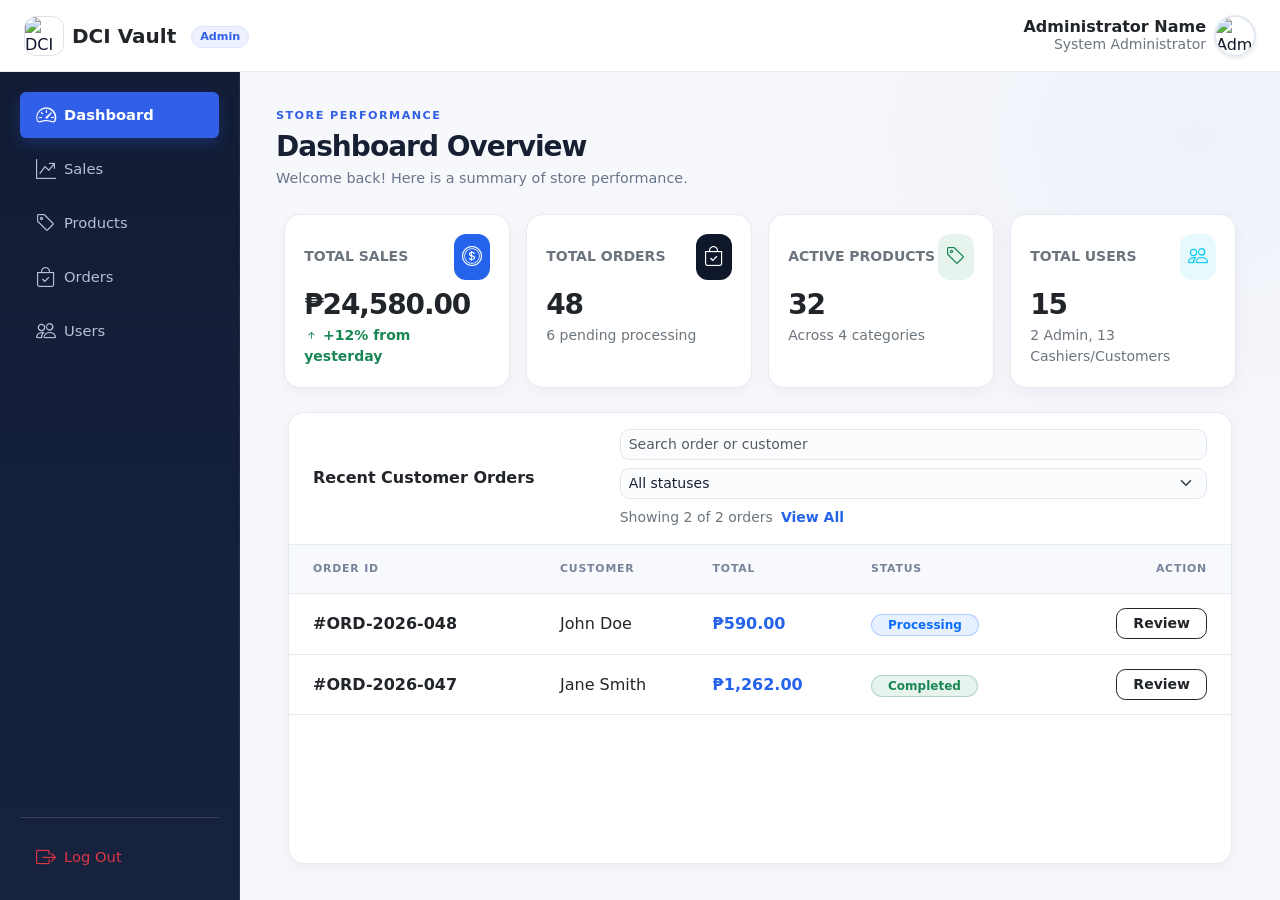
==== admin-dashboard.html @ c27b8947 "Add files via upload" ====
<!DOCTYPE html>
<html lang="en">

<head>
    <meta charset="UTF-8">
    <meta name="viewport" content="width=device-width, initial-scale=1.0">
    <title>DCI Vault | Admin Dashboard</title>

    <!-- Bootstrap 5.3.3 CDN -->
    <link href="https://cdn.jsdelivr.net/npm/bootstrap@5.3.3/dist/css/bootstrap.min.css" rel="stylesheet">
    <link rel="stylesheet" href="https://cdn.jsdelivr.net/npm/bootstrap-icons@1.11.3/font/bootstrap-icons.min.css">

    <!-- Custom Stylesheet -->
    <link rel="stylesheet" href="style/style.css">
</head>

<!-- Russian Nesting Doll Layout: Locks screen height and prevents double scrollbars -->

<body class="admin-page admin-dashboard-page vh-100 overflow-hidden d-flex flex-column bg-light">

    <!-- HEADER CONTAINER -->
    <header
        class="main-header d-flex flex-row align-items-center justify-content-between flex-shrink-0 px-4 py-2 bg-white border-bottom">
        <div class="main-name d-flex align-items-center gap-2">
            <img src="assets/logo.png" alt="DCI Vault" class="brand-logo rounded border">
            <span class="fw-bold fs-5 text-dark">DCI Vault <span class="badge bg-primary bg-opacity-15 text-primary border border-primary border-opacity-25 ms-2 fs-6 px-2 py-1 rounded-pill">Admin</span></span>
        </div>

        <!-- Administrator Profile Section -->
        <div class="user-profile d-flex align-items-center gap-2">
            <div class="d-flex flex-column text-end lh-sm">
                <!-- PHP INJECTION: Dynamically output admin name -->
                <h4 id="adminNameDisplay" class="mb-0 fs-6 fw-bold text-dark">Administrator Name</h4>
                <small id="adminPosDisplay" class="text-secondary">System Administrator</small>
            </div>
            <!-- PHP INJECTION: Dynamically output admin avatar -->
            <img id="adminAvatarDisplay" src="assets/user.jpg" alt="Admin Avatar"
                class="user-avatar rounded-circle object-fit-cover shadow-sm" width="40" height="40">
        </div>
    </header>

    <!-- MAIN APP WRAPPER -->
    <div class="d-flex flex-row flex-grow-1 overflow-hidden">

        <!-- NAVIGATION PANEL (Admin Links) -->
        <nav class="main-navigation admin-sidebar d-flex flex-column justify-content-between p-3 flex-shrink-0 text-white"
            aria-label="Admin navigation"
            style="width: 260px;">
            <div class="d-flex flex-column gap-2">
                <!-- Active Dashboard Link -->
                <a class="nav-link d-flex align-items-center gap-2 px-3 py-2 text-white rounded active bg-warning text-dark fw-semibold"
                    href="admin-dashboard.html">
                    <i class="bi bi-speedometer2 fs-5"></i>Dashboard
                </a>
                <a class="nav-link d-flex align-items-center gap-2 px-3 py-2 text-white rounded" href="admin-sales.html">
                    <i class="bi bi-graph-up-arrow fs-5"></i>Sales
                </a>
                <a class="nav-link d-flex align-items-center gap-2 px-3 py-2 text-white rounded" href="admin-prod.html">
                    <i class="bi bi-tag fs-5"></i>Products
                </a>
                <a class="nav-link d-flex align-items-center gap-2 px-3 py-2 text-white rounded"
                    href="admin-order.html">
                    <i class="bi bi-bag-check fs-5"></i>Orders
                </a>
                <a class="nav-link d-flex align-items-center gap-2 px-3 py-2 text-white rounded"
                    href="admin-users.html">
                    <i class="bi bi-people fs-5"></i>Users
                </a>
            </div>

            <div class="border-top border-secondary pt-3">
                <a id="adminLogoutBtn" class="nav-link d-flex align-items-center gap-2 px-3 py-2 text-danger rounded"
                    href="logout.php" style="color: #dc3545 !important;">
                    <i class="bi bi-box-arrow-right fs-5 text-danger"></i>Log Out
                </a>
            </div>
        </nav>

        <!-- DASHBOARD CONTENT PANEL (Scrollable Area) -->
        <main class="main-control admin-main flex-grow-1 d-flex flex-column overflow-y-auto p-4">

            <!-- Section Header -->
            <div class="mb-4">
                <span class="admin-eyebrow">STORE PERFORMANCE</span>
                <h2 class="h3 fw-bold text-dark m-0">Dashboard Overview</h2>
                <p class="text-secondary small m-0">Welcome back! Here is a summary of store performance.</p>
            </div>

            <!-- Top Metric Cards Row -->
            <div class="row g-3 mb-4">
                <!-- Total Sales Card -->
                <div class="col-md-3">
                    <a href="admin-sales.html" class="card admin-metric-card border-0 shadow-sm p-3 h-100 bg-white text-decoration-none text-reset"
                        aria-label="View sales report">
                        <div class="d-flex align-items-center justify-content-between mb-2">
                            <span class="text-secondary small fw-semibold text-uppercase">Total Sales</span>
                            <div class="p-2 rounded text-white"
                                style="background-color: var(--contrast-primary, #2563EB);">
                                <i class="bi bi-coin fs-5"></i>
                            </div>
                        </div>
                        <!-- PHP / JS TARGET -->
                        <h3 id="metricTotalSales" class="fw-bold text-dark mb-0">₱24,580.00</h3>
                        <small class="text-success mt-1 fw-semibold"><i class="bi bi-arrow-up-short"></i> +12% from
                            yesterday</small>
                    </a>
                </div>

                <!-- Total Orders Card -->
                <div class="col-md-3">
                    <a href="admin-order.html" class="card admin-metric-card border-0 shadow-sm p-3 h-100 bg-white text-decoration-none text-reset"
                        aria-label="View all orders">
                        <div class="d-flex align-items-center justify-content-between mb-2">
                            <span class="text-secondary small fw-semibold text-uppercase">Total Orders</span>
                            <div class="p-2 rounded text-white"
                                style="background-color: var(--primary-color, #0F172A);">
                                <i class="bi bi-bag-check fs-5"></i>
                            </div>
                        </div>
                        <!-- PHP / JS TARGET -->
                        <h3 id="metricTotalOrders" class="fw-bold text-dark mb-0">48</h3>
                        <small class="text-secondary mt-1">6 pending processing</small>
                    </a>
                </div>

                <!-- Total Products Card -->
                <div class="col-md-3">
                    <a href="admin-prod.html" class="card admin-metric-card border-0 shadow-sm p-3 h-100 bg-white text-decoration-none text-reset"
                        aria-label="Manage products">
                        <div class="d-flex align-items-center justify-content-between mb-2">
                            <span class="text-secondary small fw-semibold text-uppercase">Active Products</span>
                            <div class="bg-success bg-opacity-10 p-2 rounded text-success">
                                <i class="bi bi-tag fs-5"></i>
                            </div>
                        </div>
                        <!-- PHP / JS TARGET -->
                        <h3 id="metricTotalProducts" class="fw-bold text-dark mb-0">32</h3>
                        <small class="text-secondary mt-1">Across 4 categories</small>
                    </a>
                </div>

                <!-- Registered Users Card -->
                <div class="col-md-3">
                    <a href="admin-users.html" class="card admin-metric-card border-0 shadow-sm p-3 h-100 bg-white text-decoration-none text-reset"
                        aria-label="Manage user accounts">
                        <div class="d-flex align-items-center justify-content-between mb-2">
                            <span class="text-secondary small fw-semibold text-uppercase">Total Users</span>
                            <div class="bg-info bg-opacity-10 p-2 rounded text-info">
                                <i class="bi bi-people fs-5"></i>
                            </div>
                        </div>
                        <!-- PHP / JS TARGET -->
                        <h3 id="metricTotalUsers" class="fw-bold text-dark mb-0">15</h3>
                        <small class="text-secondary mt-1">2 Admin, 13 Cashiers/Customers</small>
                    </a>
                </div>
            </div>

            <!-- Recent Orders -->
            <div class="row g-4 flex-grow-1">

                <!-- Left: Recent Orders Table -->
                <div class="col-12 d-flex flex-column">
                    <div class="card border-0 shadow-sm flex-grow-1 overflow-hidden bg-white"
                        style="border-radius: var(--prod-rd, 0.75rem);">
                        <div
                            class="card-header bg-white border-bottom px-4 py-3 d-flex flex-column flex-xl-row justify-content-between align-items-xl-center gap-3">
                            <h5 class="fw-bold m-0 fs-6 text-dark">Recent Customer Orders</h5>
                            <div class="d-flex flex-column flex-sm-row flex-sm-wrap align-items-sm-center gap-2">
                                <label class="visually-hidden" for="recentOrdersSearch">Search recent orders</label>
                                <input id="recentOrdersSearch" class="form-control form-control-sm"
                                    type="search" placeholder="Search order or customer" style="min-width: 220px;">
                                <label class="visually-hidden" for="recentOrdersStatus">Filter by order status</label>
                                <select id="recentOrdersStatus" class="form-select form-select-sm">
                                    <option value="">All statuses</option>
                                    <option value="processing">Processing</option>
                                    <option value="completed">Completed</option>
                                    <option value="cancelled">Cancelled</option>
                                </select>
                                <span id="recentOrdersCount" class="small text-secondary text-nowrap"
                                    aria-live="polite"></span>
                                <a href="admin-order.html" class="text-decoration-none small fw-semibold text-nowrap"
                                    style="color: var(--contrast-primary, #2563EB);">View All</a>
                            </div>
                        </div>
                        <div class="table-responsive flex-grow-1 m-0">
                            <table class="table align-middle mb-0">
                                <thead class="table-light text-secondary small text-uppercase">
                                    <tr>
                                        <th class="ps-4">Order ID</th>
                                        <th>Customer</th>
                                        <th>Total</th>
                                        <th>Status</th>
                                        <th class="text-end pe-4">Action</th>
                                    </tr>
                                </thead>
                                <tbody id="recentOrdersTableBody">
                                    <!-- PHP injection example: render each recent order row here. -->
                                    <!-- Static Prototype Row -->
                                    <tr>
                                        <td class="ps-4 fw-semibold text-dark">#ORD-2026-048</td>
                                        <td class="text-dark">John Doe</td>
                                        <td class="fw-semibold" style="color: var(--contrast-primary, #2563EB);">₱590.00
                                        </td>
                                        <td><span
                                                class="badge bg-primary bg-opacity-10 text-primary border border-primary border-opacity-25 px-3 py-1 rounded-pill">Processing</span>
                                        </td>
                                        <td class="text-end pe-4">
                                            <a href="admin-order.html"
                                                class="btn btn-sm btn-outline-dark fw-semibold px-3">Review</a>
                                        </td>
                                    </tr>
                                    <tr>
                                        <td class="ps-4 fw-semibold text-dark">#ORD-2026-047</td>
                                        <td class="text-dark">Jane Smith</td>
                                        <td class="fw-semibold" style="color: var(--contrast-primary, #2563EB);">
                                            ₱1,262.00</td>
                                        <td><span
                                                class="badge bg-success bg-opacity-10 text-success border border-success border-opacity-25 px-3 py-1 rounded-pill">Completed</span>
                                        </td>
                                        <td class="text-end pe-4">
                                            <a href="admin-order.html"
                                                class="btn btn-sm btn-outline-dark fw-semibold px-3">Review</a>
                                        </td>
                                    </tr>
                                    <tr id="recentOrdersEmptyState" class="d-none">
                                        <td colspan="5" class="text-center text-secondary py-4">
                                            No recent orders match your filters.
                                        </td>
                                    </tr>
                                </tbody>
                            </table>
                        </div>
                    </div>
                </div>

            </div>
        </main>
    </div>

    <!-- Custom JavaScript file -->
    <script src="backend/admin.js"></script>
    <script src="https://cdn.jsdelivr.net/npm/bootstrap@5.3.3/dist/js/bootstrap.bundle.min.js"></script>
</body>

</html>
---- style/style.css ----
/* ==========================================
   DCI Vault POS - DCI BRANDED THEME
   ========================================== */

:root {
    /* COLOR PALETTE (Matched to DCI Navy & Silver Branding) */
    --primary-color: #0F172A;       /* Deep Academic Navy */
    --secondary-color: #64748B;     /* Cool Slate Gray */
    --tertiary-color: #F8FAFC;      /* Clean Modern Off-White */
    --surface-color: #FFFFFF;       /* Crisp Surface White */
    --border-color: #E2E8F0;        /* Subtle Border Gray */
    
    --contrast-primary: #2563EB;    /* Professional Tech Blue */
    --contrast-secondary: #1E40AF;  /* Deepened Blue for Readability */

    /* SPACING & RADII */
    --spacing-unit: 1rem;
    --prod-rd: 0.75rem; /* Sleeker, modern rounded corners */
    --btn-rd: 0.5rem;

    /* FONT STYLES */
    --f-stack: system-ui, -apple-system, "Segoe UI", Roboto, Helvetica, Arial, sans-serif;
    --fw-hover: 500;
    
    /* SHADOWS & TRANSITIONS */
    --shadow-sm: 0 1px 3px rgba(15, 23, 42, 0.05);
    --shadow-md: 0 6px 16px rgba(15, 23, 42, 0.1);
    --transition-base: all 0.2s ease-in-out;
}

/* GENERAL ELEMENTS */
body {
    font-family: var(--f-stack);
    background-color: var(--tertiary-color);
    color: var(--primary-color);
}

.center-screen {
    display: flex;
    justify-content: center;
    align-items: center;
    min-height: 100vh;
    width: 100vw;
    overflow: hidden;
}

.button {
    background-color: var(--contrast-primary);
    color: #FFFFFF;
    font-weight: 600;
    border-radius: var(--btn-rd);
    border: none;
    height: 3rem;
    font-size: 1.1rem;
    box-shadow: var(--shadow-sm);
    transition: var(--transition-base);
    cursor: pointer;
}

.button:hover {
    background-color: #1D4ED8;
    box-shadow: var(--shadow-md);
    transform: translateY(-1px);
}

/* HEADER STYLE */
.user-profile {
    display: flex;
    align-items: center;
    gap: 0.75rem;
}

.user-avatar {
    width: 42px;
    height: 42px;
    border-radius: 50%;
    object-fit: cover;
    border: 2px solid var(--border-color);
}

.brand-logo {
    width: 40px;
    height: 40px;
    border-radius: 0.375rem;
    object-fit: cover;
    border: 1px solid rgba(255, 255, 255, 0.1);
}

/* NAVIGATION PANEL STYLE */
.main-navigation {
    background-color: var(--primary-color);
    border-right: 1px solid rgba(255, 255, 255, 0.05);
}

.main-navigation-button {
    background-color: var(--primary-color);
    padding: var(--spacing-unit);
    font-size: 1.15rem;
    transition: var(--transition-base);
}

.nav-link {
    transition: var(--transition-base);
    border-radius: 0.375rem;
    color: #94A3B8 !important; /* Soft light slate for unselected nav links */
}

.nav-link:hover {
    background-color: rgba(37, 99, 235, 0.15);
    color: #FFFFFF !important;
    font-weight: var(--fw-hover);
}

.nav-link.active {
    background-color: var(--contrast-primary) !important;
    color: #FFFFFF !important;
}

#categoryFilter .nav-link {
    background-color: #FFFFFF;
    color: var(--secondary-color);
    border: 1px solid var(--border-color);
    font-weight: 500;
    border-radius: var(--btn-rd);
    transition: var(--transition-base);
}

#categoryFilter .nav-link:hover {
    background-color: var(--tertiary-color);
    color: var(--primary-color);
    border-color: #CBD5E1;
}

#categoryFilter .nav-link.active {
    background-color: var(--primary-color) !important;
    color: #FFFFFF !important;
    font-weight: 600;
    border-color: var(--primary-color);
    box-shadow: var(--shadow-sm);
}

/* SALE PANEL & PRODUCT GRID STYLE */
.main-control {
    padding: 1.5rem;
    background-color: var(--tertiary-color);
}

/* Professional E-Commerce Product Card */
.productBox {
    background-color: var(--surface-color);
    border: 1px solid var(--border-color);
    border-radius: var(--prod-rd);
    box-shadow: var(--shadow-sm);
    transition: var(--transition-base);
    overflow: hidden;
    cursor: pointer;
}

.productBox:hover {
    transform: translateY(-4px);
    box-shadow: var(--shadow-md);
    border-color: #93C5FD;
}

.productName {
    padding: 0.75rem 1rem 0.25rem 1rem;
    font-size: 1.05rem;
    font-weight: 600;
    color: var(--primary-color);
}

.productPrice {
    padding: 0 1rem 0.5rem 1rem;
    color: var(--contrast-primary);
    font-weight: 600;
    font-size: 0.95rem;
}

.productQuan {
    padding: 0 1rem 0.75rem 1rem;
    color: var(--secondary-color);
    font-size: 0.85rem;
}

.productBuyButton {
    width: calc(100% - 2rem);
    margin: 0 1rem 1rem 1rem;
    background-color: var(--primary-color);
    color: #FFFFFF;
    font-weight: 600;
    border-radius: var(--btn-rd);
    border: none;
    padding: 0.5rem;
    transition: var(--transition-base);
}

.productBuyButton:hover {
    background-color: var(--contrast-primary);
    box-shadow: var(--shadow-sm);
}

.modal-custom-content {
    border-radius: var(--prod-rd);
}

.modal-carousel-inner {
    height: 250px;
}

/* LANDING PAGE */
.landing-page {
    --landing-ink: #172033;
    --landing-muted: #68758a;
    --landing-blue: #315fe8;
    --landing-line: #e7eaf0;
    background: #f7f8fb !important;
}

.landing-page .main-header {
    min-height: 72px;
    border-color: var(--landing-line) !important;
    box-shadow: 0 2px 12px rgba(23, 32, 51, 0.035);
}

.landing-page .brand-logo {
    border-radius: 0.75rem !important;
}

.landing-page .btn-primary {
    --bs-btn-bg: var(--landing-blue);
    --bs-btn-border-color: var(--landing-blue);
    --bs-btn-hover-bg: #244ed0;
    --bs-btn-hover-border-color: #244ed0;
    --bs-btn-active-bg: #244ed0;
    --bs-btn-active-border-color: #244ed0;
}

.landing-page .main-control {
    padding: clamp(1rem, 3vw, 2.5rem) !important;
    background:
        radial-gradient(ellipse at 92% 8%, rgba(49, 95, 232, 0.055), transparent 28rem),
        #f7f8fb;
}

.landing-content {
    max-width: 1440px;
}

.landing-hero {
    position: relative;
    isolation: isolate;
    padding: clamp(2rem, 5vw, 4.5rem);
    overflow: hidden;
    color: #fff;
    background: linear-gradient(120deg, #121c35 0%, #1c315d 58%, #315fe8 120%);
    border-radius: 1.5rem;
    box-shadow: 0 20px 55px rgba(25, 45, 93, 0.16);
}

.landing-hero > .row {
    z-index: 1;
}

.landing-hero::before {
    position: absolute;
    top: -11rem;
    right: -9rem;
    width: 30rem;
    height: 30rem;
    content: "";
    border: 1px solid rgba(255, 255, 255, 0.13);
    border-radius: 50%;
    box-shadow: 0 0 0 3rem rgba(255, 255, 255, 0.025), 0 0 0 6rem rgba(255, 255, 255, 0.02);
    pointer-events: none;
}

.landing-eyebrow,
.landing-section-kicker {
    color: #b7c8ff;
    font-size: 0.72rem;
    font-weight: 700;
    letter-spacing: 0.14em;
}

.landing-hero h1 {
    max-width: 680px;
    letter-spacing: -0.045em;
    line-height: 1.08;
}

.landing-intro {
    max-width: 540px;
    color: rgba(255, 255, 255, 0.76);
    font-size: 1.05rem;
    line-height: 1.7;
}

.landing-hero-button,
.landing-hero-secondary {
    border-radius: 0.75rem;
}

.landing-hero-button {
    color: #1a2c54;
}

.landing-hero-button:hover {
    color: #102044;
    background: #e9efff;
}

.landing-hero-secondary {
    border-color: rgba(255, 255, 255, 0.35);
}

.landing-hero-secondary:hover {
    color: #172033;
}

.landing-promise {
    display: flex;
    flex-wrap: wrap;
    gap: 1.25rem;
    color: rgba(255, 255, 255, 0.76);
    font-size: 0.82rem;
}

.landing-promise i {
    color: #a7f3d0;
}

.landing-highlight {
    position: relative;
    max-width: 360px;
    margin-left: auto;
    padding: 1.75rem;
    color: #fff;
    background: rgba(255, 255, 255, 0.1);
    border: 1px solid rgba(255, 255, 255, 0.2);
    border-radius: 1.25rem;
    backdrop-filter: blur(12px);
}

.landing-highlight-icon {
    display: grid;
    width: 3rem;
    height: 3rem;
    margin-bottom: 2rem;
    color: #172b54;
    font-size: 1.35rem;
    background: #dce6ff;
    border-radius: 0.9rem;
    place-items: center;
}

.landing-highlight > p:not(.text-uppercase) {
    max-width: 230px;
    color: rgba(255, 255, 255, 0.75);
    line-height: 1.65;
}

.landing-highlight-arrow {
    position: absolute;
    right: 1.5rem;
    bottom: 1.25rem;
    color: rgba(255, 255, 255, 0.55);
    font-size: 1.4rem;
}

.landing-section-kicker {
    color: var(--landing-blue);
}

.landing-page #productGridSection h2 {
    color: var(--landing-ink) !important;
    letter-spacing: -0.035em;
}

.landing-category-filter {
    max-width: 100%;
    overflow-x: auto;
    border: 1px solid var(--landing-line);
    border-radius: 0.85rem;
    box-shadow: 0 4px 16px rgba(23, 32, 51, 0.035);
    scrollbar-width: thin;
}

.landing-page #categoryFilter .nav-link {
    padding: 0.6rem 0.9rem;
    white-space: nowrap;
    border-color: transparent;
    border-radius: 0.65rem;
}

.landing-page #categoryFilter .nav-link.active {
    background-color: var(--landing-ink) !important;
    border-color: var(--landing-ink);
}

.landing-page #categoryFilter .nav-link:hover:not(.active) {
    color: var(--landing-ink) !important;
    background-color: #eef2ff;
    border-color: #dce5ff;
}

.landing-product-card {
    padding: 0.65rem !important;
    cursor: default !important;
    border: 1px solid var(--landing-line) !important;
    border-radius: 1rem !important;
    box-shadow: 0 5px 18px rgba(23, 32, 51, 0.045) !important;
}

.landing-page .landing-product-card:hover {
    transform: translateY(-5px);
    border-color: #d2dcfa !important;
    box-shadow: 0 16px 30px rgba(23, 32, 51, 0.1) !important;
}

.landing-product-image {
    width: 100%;
    aspect-ratio: 1 / 1.08;
    object-fit: cover;
    background: #eef1f7;
    border-radius: 0.7rem;
}

.landing-product-info {
    padding: 1rem 0.3rem 0.35rem;
}

.landing-product-category {
    color: #77839a;
    font-size: 0.63rem;
    font-weight: 700;
    letter-spacing: 0.11em;
}

.landing-page .landing-product-card .productName {
    margin: 0.4rem 0 0.65rem;
    padding: 0;
    overflow: hidden;
    color: var(--landing-ink);
    font-size: 1rem;
    text-overflow: ellipsis;
    white-space: nowrap;
}

.landing-page .landing-product-card .productPrice {
    padding: 0;
    color: var(--landing-ink);
    font-size: 1rem;
    font-weight: 700;
}

.landing-product-link {
    display: grid;
    width: 2.25rem;
    height: 2.25rem;
    color: var(--landing-blue);
    background: #eef2ff;
    border-radius: 50%;
    text-decoration: none;
    transition: var(--transition-base);
    place-items: center;
}

.landing-product-link:hover {
    color: #fff;
    background: var(--landing-blue);
    transform: translate(2px, -2px);
}

.landing-footer {
    color: var(--landing-muted);
    font-size: 0.82rem;
    border-top: 1px solid var(--landing-line);
}

.landing-footer a {
    color: var(--landing-blue);
    font-weight: 600;
    text-decoration: none;
}

.landing-footer a:hover {
    text-decoration: underline;
}

@media (max-width: 767.98px) {
    .landing-hero {
        border-radius: 1.1rem;
    }

    .landing-highlight {
        max-width: none;
        margin: 0;
        padding: 1.25rem;
    }

    .landing-highlight-icon {
        margin-bottom: 1.25rem;
    }

    .landing-page .main-header .btn {
        padding: 0.45rem 0.7rem;
        font-size: 0.85rem;
    }
}

/* CUSTOMER PAGES */
.customer-page {
    --customer-ink: #172033;
    --customer-muted: #68758a;
    --customer-blue: #315fe8;
    --customer-line: #e7eaf0;
    background: #f7f8fb !important;
}

.customer-page .main-header {
    min-height: 72px;
    border-color: var(--customer-line) !important;
    box-shadow: 0 2px 12px rgba(23, 32, 51, 0.035);
}

.customer-page .brand-logo {
    border-radius: 0.75rem;
}

.customer-page .customer-nav {
    flex-shrink: 0;
}

.customer-page .customer-nav .nav-link {
    padding: 0.65rem 0.9rem;
    color: #647188 !important;
    font-size: 0.9rem;
    font-weight: 600;
    white-space: nowrap;
    border-radius: 0.7rem;
}

.customer-page .customer-nav .nav-link:hover {
    color: var(--customer-ink) !important;
    background: #f2f4f9;
}

.customer-page .customer-nav .nav-link.active {
    color: #fff !important;
    background: var(--customer-blue) !important;
    box-shadow: 0 4px 10px rgba(49, 95, 232, 0.18);
}

.customer-page .main-control.customer-main {
    padding: clamp(1rem, 3vw, 2.5rem) !important;
    background:
        radial-gradient(ellipse at 92% 8%, rgba(49, 95, 232, 0.045), transparent 28rem),
        #f7f8fb;
}

.customer-main > * {
    width: 100%;
    max-width: 1440px;
    margin-right: auto;
    margin-left: auto;
}

.customer-eyebrow {
    display: block;
    margin-bottom: 0.35rem;
    color: var(--customer-blue);
    font-size: 0.7rem;
    font-weight: 700;
    letter-spacing: 0.13em;
}

.customer-page .customer-main h2 {
    color: var(--customer-ink) !important;
    letter-spacing: -0.035em;
}

.customer-page-intro {
    color: var(--customer-muted);
    font-size: 0.92rem;
}

.customer-page .customer-card,
.customer-page #orderListContainer > .card {
    border: 1px solid var(--customer-line) !important;
    border-radius: 1rem !important;
    box-shadow: 0 5px 18px rgba(23, 32, 51, 0.045) !important;
}

.customer-page .customer-card h5,
.customer-page #orderListContainer > .card h5 {
    color: var(--customer-ink);
    letter-spacing: -0.02em;
}

.customer-filter {
    max-width: 100%;
    overflow-x: auto;
    border: 1px solid var(--customer-line);
    border-radius: 0.85rem;
    box-shadow: 0 4px 16px rgba(23, 32, 51, 0.035);
    scrollbar-width: thin;
}

.customer-page .customer-filter .nav-link {
    padding: 0.55rem 0.9rem;
    color: #647188;
    font-size: 0.86rem;
    font-weight: 600;
    white-space: nowrap;
    border-radius: 0.65rem;
}

.customer-page .customer-filter .nav-link:hover:not(.active) {
    color: var(--customer-ink) !important;
    background: #f2f4f9;
}

.customer-page .customer-filter .nav-link.active {
    color: #fff !important;
    background: var(--customer-ink) !important;
}

.customer-products-page .productBox {
    padding: 0.7rem !important;
    border: 1px solid var(--customer-line) !important;
    border-radius: 1rem !important;
    box-shadow: 0 5px 18px rgba(23, 32, 51, 0.045) !important;
}

.customer-products-page .productBox:hover {
    border-color: #d2dcfa !important;
    box-shadow: 0 16px 30px rgba(23, 32, 51, 0.1) !important;
}

.customer-products-page .productBox img {
    aspect-ratio: 1 / 1.05;
    height: auto !important;
    background: #eef1f7;
}

.customer-products-page .productBox .productName {
    margin-top: 0.4rem;
}

.customer-products-page .productBuyButton,
.customer-cart-page #placeOrderBtn,
.customer-account-page #accountForm button[type="submit"] {
    color: #fff;
    background: var(--customer-blue);
    border: 1px solid var(--customer-blue);
    border-radius: 0.7rem;
    transition: var(--transition-base);
}

.customer-products-page .productBuyButton:hover,
.customer-cart-page #placeOrderBtn:hover,
.customer-account-page #accountForm button[type="submit"]:hover {
    color: #fff;
    background: #244ed0;
    border-color: #244ed0;
    box-shadow: 0 6px 14px rgba(49, 95, 232, 0.18);
}

.customer-page #orderListContainer > .card {
    transition: var(--transition-base);
}

.customer-page #orderListContainer > .card:hover {
    transform: translateY(-2px);
    box-shadow: 0 12px 26px rgba(23, 32, 51, 0.075) !important;
}

.customer-page #orderListContainer > .card img {
    border: 1px solid var(--customer-line);
}

.customer-page .view-order-btn {
    background: var(--customer-ink) !important;
    border: 1px solid var(--customer-ink);
    border-radius: 0.65rem;
}

.customer-page .view-order-btn:hover {
    background: var(--customer-blue) !important;
    border-color: var(--customer-blue);
}

.customer-cart-page .customer-order-summary {
    position: sticky;
    top: 0.5rem;
    height: fit-content;
}

.customer-cart-page .table,
.customer-orders-page .table {
    --bs-table-bg: transparent;
    --bs-table-color: var(--customer-ink);
}

.customer-page .table thead th {
    padding-top: 1rem;
    padding-bottom: 1rem;
    color: #77839a;
    font-size: 0.69rem;
    font-weight: 700;
    letter-spacing: 0.08em;
    white-space: nowrap;
    background: #f8f9fc;
    border-bottom-color: var(--customer-line);
}

.customer-page .table tbody td {
    padding-top: 1rem;
    padding-bottom: 1rem;
    border-color: var(--customer-line);
}

.customer-page .form-control,
.customer-page .form-select {
    min-height: 2.75rem;
    color: var(--customer-ink);
    background-color: #fbfcfe;
    border-color: #dfe4ed;
    border-radius: 0.65rem;
}

.customer-page .form-control:focus,
.customer-page .form-select:focus {
    background-color: #fff;
    border-color: #9ab0ff;
    box-shadow: 0 0 0 0.2rem rgba(49, 95, 232, 0.12) !important;
}

.customer-page .form-label {
    margin-bottom: 0.45rem;
    color: #56647a !important;
}

.customer-account-page .customer-profile-card {
    position: sticky;
    top: 0.5rem;
}

.customer-account-page .customer-profile-card > img {
    border: 4px solid #eef2ff;
}

.customer-page .modal-content {
    border: 1px solid var(--customer-line) !important;
    border-radius: 1rem;
}

@media (max-width: 767.98px) {
    .customer-page .main-header {
        flex-wrap: wrap;
        gap: 0.35rem 0.5rem !important;
        padding: 0.65rem 0.85rem !important;
    }

    .customer-page .main-header > .main-name {
        order: 1;
    }

    .customer-page .main-header > .customer-nav {
        order: 3;
        width: 100%;
        overflow-x: auto;
        scrollbar-width: none;
    }

    .customer-page .main-header > .customer-nav::-webkit-scrollbar {
        display: none;
    }

    .customer-page .main-header > div:last-child {
        order: 2;
        margin-left: auto;
    }

    .customer-page .user-profile > div {
        display: none !important;
    }

    .customer-page .customer-nav .nav-link {
        padding: 0.48rem 0.65rem;
        font-size: 0.8rem;
    }

    .customer-cart-page .customer-order-summary,
    .customer-account-page .customer-profile-card {
        position: static;
    }
}

@media (max-width: 575.98px) {
    .customer-page .customer-main {
        padding-bottom: 1.25rem !important;
    }

    .customer-account-page #accountForm > .mb-3:first-child .col-4 {
        width: 100%;
    }

    .customer-cart-page .table {
        min-width: 680px;
    }
}

/* ADMIN PAGES */
.admin-page {
    --admin-ink: #172033;
    --admin-muted: #68758a;
    --admin-blue: #315fe8;
    --admin-line: #e7eaf0;
    background: #f7f8fb !important;
}

.admin-page .main-header {
    min-height: 72px;
    border-color: var(--admin-line) !important;
    box-shadow: 0 2px 12px rgba(23, 32, 51, 0.035);
}

.admin-page .brand-logo {
    border-radius: 0.75rem !important;
}

.admin-page .main-header .badge {
    background: #eef2ff !important;
    color: var(--admin-blue) !important;
    border-color: #dce5ff !important;
    font-size: 0.7rem !important;
    vertical-align: middle;
}

.admin-page .admin-sidebar {
    width: 240px !important;
    padding: 1.25rem !important;
    background: linear-gradient(180deg, #121c35 0%, #17233e 100%);
    border-right: 1px solid rgba(255, 255, 255, 0.06);
}

.admin-page .admin-sidebar .nav-link {
    min-height: 2.8rem;
    color: #b6c0d2 !important;
    font-size: 0.92rem;
    font-weight: 500;
    border-radius: 0.7rem;
    transition: var(--transition-base);
}

.admin-page .admin-sidebar .nav-link:hover {
    color: #fff !important;
    background: rgba(255, 255, 255, 0.08);
}

.admin-page .admin-sidebar .nav-link.active {
    color: #fff !important;
    background: var(--admin-blue) !important;
    box-shadow: 0 5px 14px rgba(49, 95, 232, 0.26);
}

.admin-page .admin-sidebar > div:last-child {
    border-color: rgba(255, 255, 255, 0.14) !important;
}

.admin-page .admin-sidebar > div:last-child .nav-link {
    color: #fca5a5 !important;
}

.admin-page .admin-sidebar > div:last-child .nav-link:hover {
    color: #fff !important;
    background: rgba(220, 53, 69, 0.16);
}

.admin-page .admin-main {
    min-width: 0;
    padding: clamp(1rem, 3vw, 2.25rem) !important;
    background:
        radial-gradient(ellipse at 92% 8%, rgba(49, 95, 232, 0.045), transparent 28rem),
        #f7f8fb;
}

.admin-page .admin-main > * {
    width: 100%;
    max-width: 1600px;
    margin-right: auto;
    margin-left: auto;
}

.admin-eyebrow {
    display: block;
    margin-bottom: 0.35rem;
    color: var(--admin-blue);
    font-size: 0.7rem;
    font-weight: 700;
    letter-spacing: 0.13em;
}

.admin-page .admin-main h2 {
    color: var(--admin-ink) !important;
    letter-spacing: -0.035em;
}

.admin-page .admin-main h2 + p {
    margin-top: 0.25rem !important;
    color: var(--admin-muted) !important;
    font-size: 0.9rem !important;
}

.admin-page .admin-main .card {
    border: 1px solid var(--admin-line) !important;
    border-radius: 1rem !important;
    box-shadow: 0 5px 18px rgba(23, 32, 51, 0.045) !important;
}

.admin-dashboard-page .admin-main > .row.g-3.mb-4 .card {
    position: relative;
    overflow: hidden;
    padding: 1.2rem !important;
    transition: var(--transition-base);
}

.admin-dashboard-page .admin-main > .row.g-3.mb-4 .card:hover {
    transform: translateY(-3px);
    box-shadow: 0 14px 28px rgba(23, 32, 51, 0.085) !important;
}

.admin-dashboard-page .admin-main > .row.g-3.mb-4 .card h3 {
    color: var(--admin-ink);
    letter-spacing: -0.04em;
}

.admin-dashboard-page .admin-main > .row.g-3.mb-4 .card > .d-flex > div {
    border-radius: 0.75rem !important;
}

.admin-dashboard-page .admin-main .card-header {
    border-color: var(--admin-line) !important;
    border-radius: 1rem 1rem 0 0;
}

.admin-page .admin-main .table {
    --bs-table-bg: transparent;
    --bs-table-color: var(--admin-ink);
    margin-bottom: 0;
}

.admin-page .admin-main .table thead th {
    padding-top: 1rem;
    padding-bottom: 1rem;
    color: #77839a;
    font-size: 0.68rem;
    font-weight: 700;
    letter-spacing: 0.075em;
    white-space: nowrap;
    background: #f8f9fc;
    border-bottom-color: var(--admin-line);
}

.admin-page .admin-main .table tbody td {
    padding-top: 0.9rem;
    padding-bottom: 0.9rem;
    border-color: var(--admin-line);
    vertical-align: middle;
}

.admin-page .admin-main .table tbody tr {
    transition: background-color 0.16s ease-in-out;
}

.admin-page .admin-main .table tbody tr:hover {
    --bs-table-bg: #f8faff;
}

.admin-page .admin-main .table img {
    border: 1px solid var(--admin-line);
}

.admin-page .admin-main .form-control,
.admin-page .admin-main .form-select {
    color: var(--admin-ink);
    background-color: #fbfcfe;
    border-color: #dfe4ed;
    border-radius: 0.6rem;
}

.admin-page .admin-main .form-control:focus,
.admin-page .admin-main .form-select:focus {
    background-color: #fff;
    border-color: #9ab0ff;
    box-shadow: 0 0 0 0.2rem rgba(49, 95, 232, 0.12) !important;
}

.admin-page .admin-main .btn-primary,
.admin-page .admin-main button[style*="contrast-primary"] {
    border-radius: 0.65rem;
}

.admin-page .admin-main .btn-outline-dark,
.admin-page .admin-main .btn-outline-secondary {
    border-radius: 0.6rem;
}

.admin-page .admin-main .modal-content {
    border: 1px solid var(--admin-line) !important;
    border-radius: 1rem;
}

.admin-page .admin-main .nav-pills {
    max-width: 100%;
    overflow-x: auto;
    border: 1px solid var(--admin-line);
    border-radius: 0.85rem;
    scrollbar-width: thin;
}

.admin-page .admin-main .nav-pills .nav-link {
    color: #647188;
    font-weight: 600;
    white-space: nowrap;
    border-radius: 0.65rem;
}

.admin-page .admin-main .nav-pills .nav-link.active {
    color: #fff !important;
    background: var(--admin-blue) !important;
}

@media (max-width: 767.98px) {
    .admin-page .main-header {
        padding: 0.65rem 0.85rem !important;
    }

    .admin-page .main-header .user-profile > div {
        display: none !important;
    }

    .admin-page .admin-sidebar {
        width: 64px !important;
        padding: 0.65rem 0.45rem !important;
        align-items: center;
    }

    .admin-page .admin-sidebar > div {
        width: 100%;
    }

    .admin-page .admin-sidebar > div:first-child {
        gap: 0.4rem !important;
    }

    .admin-page .admin-sidebar .nav-link {
        justify-content: center;
        gap: 0 !important;
        padding: 0.65rem 0.3rem !important;
        overflow: hidden;
        font-size: 0;
    }

    .admin-page .admin-sidebar .nav-link i {
        flex: 0 0 auto;
        font-size: 1.2rem !important;
    }

    .admin-page .admin-sidebar > div:last-child {
        padding-top: 0.5rem !important;
    }

    .admin-page .admin-main {
        padding: 1rem !important;
    }

    .admin-page .admin-main .table-responsive {
        overscroll-behavior-x: contain;
    }
}

@media (max-width: 575.98px) {
    .admin-page .main-header .main-name {
        gap: 0.45rem !important;
    }

    .admin-page .main-header .main-name > span {
        font-size: 0.95rem !important;
    }

    .admin-dashboard-page .admin-main > .row.g-3.mb-4 .card {
        padding: 0.9rem !important;
    }

    .admin-page .admin-main .table {
        min-width: 680px;
    }

    .admin-users-page .admin-main .table {
        min-width: 1050px;
    }
}

.admin-sales-page .admin-sidebar .nav-link[aria-current="page"] {
    color: #fff !important;
    background: var(--admin-blue) !important;
    box-shadow: 0 5px 14px rgba(49, 95, 232, 0.26);
}

.admin-sales-content {
    width: 100%;
    max-width: 1600px;
    margin: 0 auto;
}

.admin-sales-page #salesPeriod {
    width: auto;
    min-width: 150px;
    background-color: #fff;
}

.admin-sales-page .admin-sales-stat {
    gap: 0.4rem;
    transition: var(--transition-base);
}

.admin-sales-page .admin-sales-stat:hover {
    transform: translateY(-2px);
    box-shadow: 0 12px 24px rgba(23, 32, 51, 0.08) !important;
}

.admin-sales-stat-label {
    color: #68758a;
    font-size: 0.73rem;
    font-weight: 700;
    letter-spacing: 0.06em;
    text-transform: uppercase;
}

.admin-sales-stat-value {
    color: var(--admin-ink);
    font-size: clamp(1.25rem, 2vw, 1.8rem);
    font-weight: 750;
    letter-spacing: -0.045em;
    overflow-wrap: anywhere;
}

.admin-sales-stat-icon {
    display: grid;
    width: 2.4rem;
    height: 2.4rem;
    flex: 0 0 auto;
    border-radius: 0.75rem;
    font-size: 1.1rem;
    place-items: center;
}

.sales-icon-blue {
    color: #315fe8;
    background: #eef2ff;
}

.sales-icon-violet {
    color: #7455d9;
    background: #f1edff;
}

.sales-icon-green {
    color: #16835d;
    background: #e8f7f0;
}

.sales-icon-amber {
    color: #a9680c;
    background: #fff4dc;
}

.admin-sales-panel {
    overflow: hidden;
}

.admin-sales-panel .card-header {
    padding: 1rem 1.25rem;
    background: #fff;
    border-bottom: 1px solid var(--admin-line);
}

.admin-sales-panel .card-header h2 {
    color: var(--admin-ink);
}

.admin-sales-panel .card-body {
    padding: 1.25rem;
}

.admin-sales-legend {
    display: inline-flex;
    align-items: center;
    gap: 0.45rem;
    color: #657187;
    font-size: 0.78rem;
    font-weight: 600;
}

.admin-sales-legend > span {
    width: 0.65rem;
    height: 0.65rem;
    background: var(--admin-blue);
    border-radius: 50%;
}

.admin-sales-chart {
    display: flex;
    height: 230px;
    align-items: stretch;
    gap: clamp(2px, 0.5vw, 7px);
    padding-top: 0.75rem;
    border-bottom: 1px solid var(--admin-line);
}

.admin-sales-bar-column {
    display: flex;
    min-width: 0;
    flex: 1 1 0;
    flex-direction: column;
    justify-content: flex-end;
    gap: 0.45rem;
}

.admin-sales-bar-track {
    display: flex;
    height: 190px;
    align-items: flex-end;
    justify-content: center;
}

.admin-sales-bar {
    display: block;
    width: min(100%, 24px);
    min-height: 4px;
    background: linear-gradient(180deg, #5c82f4, #315fe8);
    border-radius: 0.35rem 0.35rem 0.15rem 0.15rem;
    transition: height 0.25s ease, filter 0.2s ease;
}

.admin-sales-bar-column:hover .admin-sales-bar {
    filter: brightness(0.9);
}

.admin-sales-bar-label {
    height: 1rem;
    overflow: hidden;
    color: #77839a;
    font-size: 0.6rem;
    text-align: center;
    white-space: nowrap;
}

.admin-sales-category .progress {
    height: 0.48rem;
    overflow: hidden;
    background: #eef1f6;
    border-radius: 99px;
}

.category-blue {
    background-color: #4772ed !important;
}

.category-violet {
    background-color: #8a6be6 !important;
}

.category-green {
    background-color: #34a77d !important;
}

.category-amber {
    background-color: #e5a13c !important;
}

.admin-sales-product-dot {
    display: inline-block;
    width: 0.55rem;
    height: 0.55rem;
    margin-right: 0.55rem;
    border-radius: 50%;
}

.admin-sales-panel .table {
    font-size: 0.83rem;
}

.admin-sales-page .admin-main > .admin-sales-content .table {
    min-width: 0;
}

.admin-sales-panel .table th {
    padding-top: 0.8rem;
    padding-bottom: 0.8rem;
    font-size: 0.65rem;
}

.admin-sales-panel .table td {
    padding-top: 0.75rem;
    padding-bottom: 0.75rem;
    white-space: nowrap;
}

@media (max-width: 767.98px) {
    .admin-sales-page .admin-main {
        padding: 1rem !important;
    }

    .admin-sales-page .admin-sales-chart {
        height: 190px;
        gap: 2px;
    }

    .admin-sales-page .admin-sales-bar-track {
        height: 155px;
    }
}

@media (max-width: 575.98px) {
    .admin-sales-page #salesPeriod {
        flex: 1 1 auto;
    }

    .admin-sales-page .admin-sales-panel .table-responsive {
        overflow-x: auto;
    }
}

.admin-page .admin-main > * {
    animation: admin-content-enter 0.38s ease-out both;
}

.admin-page .admin-main > *:nth-child(2) {
    animation-delay: 0.05s;
}

.admin-page .admin-main > *:nth-child(3) {
    animation-delay: 0.1s;
}

.admin-page .admin-sidebar .nav-link {
    transition: color 0.18s ease, background-color 0.18s ease, box-shadow 0.18s ease, transform 0.18s ease;
}

.admin-page .admin-sidebar .nav-link:hover {
    transform: translateX(3px);
}

.admin-page .admin-main .card {
    transition: box-shadow 0.2s ease, transform 0.2s ease;
}

.admin-page .admin-main .card:hover {
    box-shadow: 0 10px 24px rgba(23, 32, 51, 0.08) !important;
}

.admin-page .admin-main a.card:hover {
    transform: translateY(-3px);
}

.admin-page .admin-main .btn,
.admin-page .admin-main .nav-pills .nav-link,
.admin-page .admin-main .form-control,
.admin-page .admin-main .form-select {
    transition: color 0.18s ease, background-color 0.18s ease, border-color 0.18s ease,
        box-shadow 0.18s ease, transform 0.18s ease;
}

.admin-page .admin-main .btn:hover {
    transform: translateY(-1px);
}

.admin-page .admin-main .btn:active,
.admin-page .admin-main .nav-pills .nav-link:active {
    transform: translateY(0);
}

.admin-page :is(a, button, input, select, textarea):focus-visible {
    outline: 3px solid rgba(49, 95, 232, 0.42);
    outline-offset: 2px;
}

@keyframes admin-content-enter {
    from {
        opacity: 0;
        transform: translateY(8px);
    }

    to {
        opacity: 1;
        transform: translateY(0);
    }
}

@media (prefers-reduced-motion: reduce) {
    .admin-page *,
    .admin-page *::before,
    .admin-page *::after {
        animation-duration: 0.01ms !important;
        animation-iteration-count: 1 !important;
        scroll-behavior: auto !important;
        transition-duration: 0.01ms !important;
    }

    .admin-page .admin-main .card:hover,
    .admin-page .admin-main a.card:hover,
    .admin-page .admin-main .btn:hover,
    .admin-page .admin-sidebar .nav-link:hover {
        transform: none !important;
    }
}

.checkout-modal {
    overflow: hidden;
    border-radius: 1.1rem;
}

.checkout-modal-header {
    padding: 1.35rem 1.5rem 1rem;
    border-bottom: 1px solid var(--customer-line, #e2e8f0);
    background: linear-gradient(135deg, #f8fbff, #eef4ff);
}

.checkout-modal-footer {
    padding: 1rem 1.5rem 1.35rem;
    border-top: 1px solid var(--customer-line, #e2e8f0);
}

.checkout-summary {
    background: #f8fafc;
    border: 1px solid var(--customer-line, #e2e8f0);
}

.checkout-success-icon {
    display: grid;
    width: 3.75rem;
    height: 3.75rem;
    place-items: center;
    color: #fff;
    background: #16a34a;
    border-radius: 50%;
    font-size: 1.8rem;
}

.customer-page #productModalDescription {
    line-height: 1.65;
}

.customer-page .customer-main > *,
.landing-page .landing-content > * {
    animation: storefront-content-enter 0.38s ease-out both;
}

.customer-page .customer-main > *:nth-child(2),
.landing-page .landing-content > *:nth-child(2) {
    animation-delay: 0.05s;
}

.customer-page .customer-main > *:nth-child(3),
.landing-page .landing-content > *:nth-child(3) {
    animation-delay: 0.1s;
}

.customer-page .customer-nav .nav-link,
.landing-page .main-header .nav-link,
.customer-page .customer-filter .nav-link,
.landing-page .landing-category-filter .nav-link {
    transition: color 0.18s ease, background-color 0.18s ease, box-shadow 0.18s ease,
        border-color 0.18s ease, transform 0.18s ease;
}

.customer-page .customer-nav .nav-link:hover,
.landing-page .main-header .nav-link:hover {
    transform: translateY(-1px);
}

.customer-page .customer-main .customer-card,
.customer-page .customer-main #orderListContainer > .card,
.customer-page .customer-main .productBox,
.landing-page .landing-product-card {
    transition: box-shadow 0.2s ease, border-color 0.2s ease, transform 0.2s ease;
}

.customer-page .customer-main .btn,
.landing-page .landing-content .btn,
.customer-page .customer-main .form-control,
.customer-page .customer-main .form-select {
    transition: color 0.18s ease, background-color 0.18s ease, border-color 0.18s ease,
        box-shadow 0.18s ease, transform 0.18s ease;
}

.customer-page .customer-main .btn:hover,
.landing-page .landing-content .btn:hover {
    transform: translateY(-1px);
}

.customer-page .customer-main .btn:active,
.landing-page .landing-content .btn:active {
    transform: translateY(0);
}

.customer-page :is(a, button, input, select, textarea):focus-visible,
.landing-page :is(a, button, input, select, textarea):focus-visible {
    outline: 3px solid rgba(49, 95, 232, 0.42);
    outline-offset: 2px;
}

.auth-page .login-layout {
    animation: storefront-content-enter 0.4s ease-out both;
}

.auth-page .login-showcase {
    animation: auth-panel-enter 0.45s ease-out 0.05s both;
}

.auth-page .login-form-panel {
    animation: auth-panel-enter 0.45s ease-out 0.12s both;
}

.auth-page .collection-tile,
.auth-page .login-submit,
.auth-page .login-form-content a,
.auth-page .login-field .form-control {
    transition: color 0.18s ease, background-color 0.18s ease, border-color 0.18s ease,
        box-shadow 0.18s ease, transform 0.18s ease;
}

.auth-page .password-toggle {
    min-width: 48px;
    border-color: var(--border-color, #E2E8F0);
    border-left: 0;
    background-color: #F8FAFC;
    color: var(--secondary-color, #64748B);
}

.auth-page .password-toggle:hover {
    background-color: #FFFFFF;
    color: var(--contrast-primary, #2563EB);
}

.auth-page .password-toggle:focus {
    border-color: var(--contrast-primary, #2563EB);
    box-shadow: 0 0 0 0.2rem rgba(37, 99, 235, 0.12);
}

.auth-page .login-submit:active,
.auth-page .login-form-content a:active {
    transform: translateY(0);
}

.auth-page :is(a, button, input, select, textarea):focus-visible {
    outline: 3px solid rgba(49, 95, 232, 0.42);
    outline-offset: 2px;
}

@keyframes auth-panel-enter {
    from {
        opacity: 0;
        transform: translateY(10px);
    }

    to {
        opacity: 1;
        transform: translateY(0);
    }
}

@keyframes storefront-content-enter {
    from {
        opacity: 0;
        transform: translateY(8px);
    }

    to {
        opacity: 1;
        transform: translateY(0);
    }
}

@media (prefers-reduced-motion: reduce) {
    .customer-page *,
    .customer-page *::before,
    .customer-page *::after,
    .landing-page *,
    .landing-page *::before,
    .landing-page *::after,
    .auth-page *,
    .auth-page *::before,
    .auth-page *::after {
        animation-duration: 0.01ms !important;
        animation-iteration-count: 1 !important;
        scroll-behavior: auto !important;
        transition-duration: 0.01ms !important;
    }

    .customer-page .customer-main .productBox:hover,
    .customer-page .customer-main .btn:hover,
    .customer-page .customer-nav .nav-link:hover,
    .landing-page .landing-product-card:hover,
    .landing-page .landing-content .btn:hover,
    .landing-page .main-header .nav-link:hover,
    .auth-page .login-submit:hover,
    .auth-page .collection-tile:hover {
        transform: none !important;
    }
}
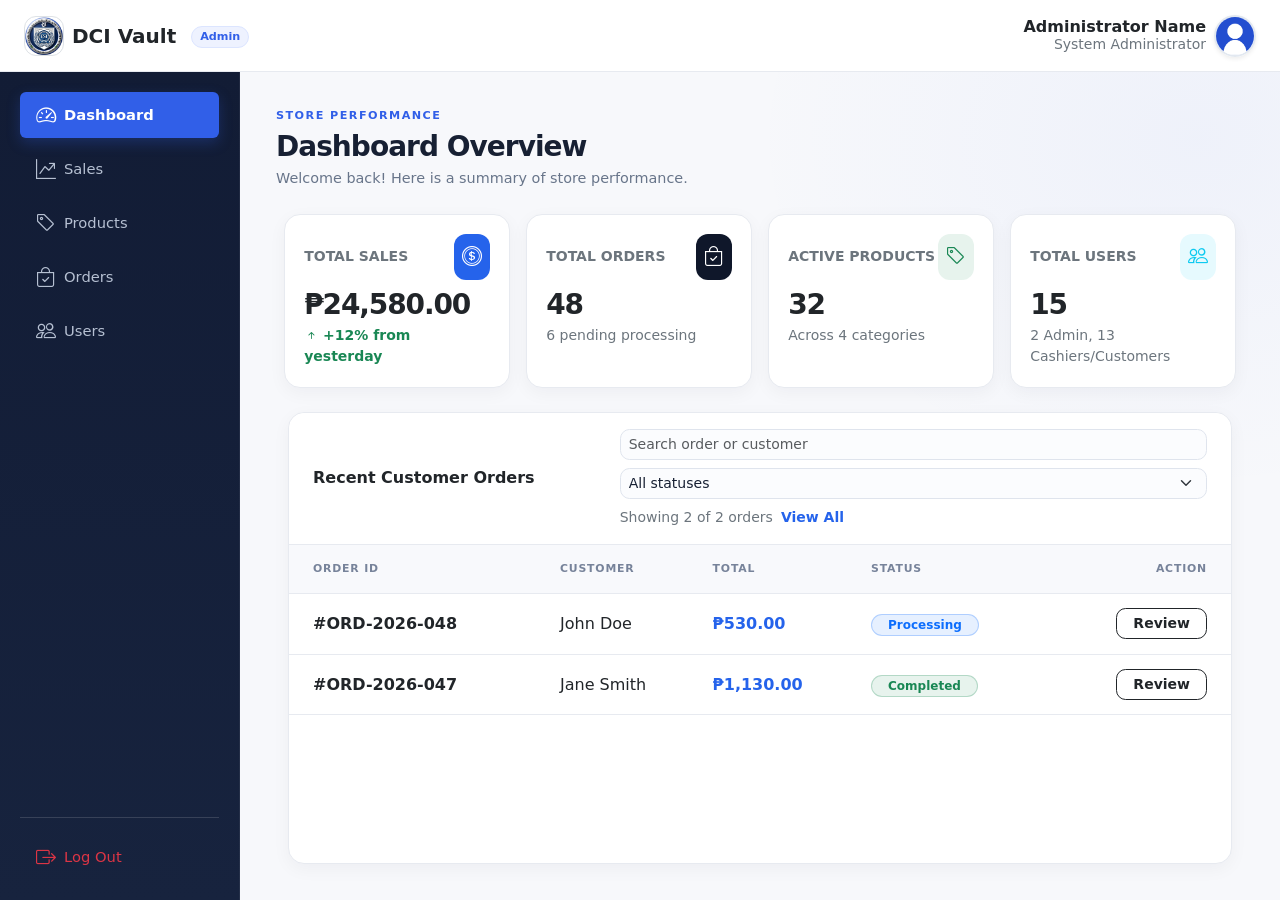
==== commit 98a943ee: "ehey" ====
--- a/admin-dashboard.html
+++ b/admin-dashboard.html
@@ -200,7 +200,7 @@
                                     <tr>
                                         <td class="ps-4 fw-semibold text-dark">#ORD-2026-048</td>
                                         <td class="text-dark">John Doe</td>
-                                        <td class="fw-semibold" style="color: var(--contrast-primary, #2563EB);">₱590.00
+                                        <td class="fw-semibold" style="color: var(--contrast-primary, #2563EB);">₱530.00
                                         </td>
                                         <td><span
                                                 class="badge bg-primary bg-opacity-10 text-primary border border-primary border-opacity-25 px-3 py-1 rounded-pill">Processing</span>
@@ -214,7 +214,7 @@
                                         <td class="ps-4 fw-semibold text-dark">#ORD-2026-047</td>
                                         <td class="text-dark">Jane Smith</td>
                                         <td class="fw-semibold" style="color: var(--contrast-primary, #2563EB);">
-                                            ₱1,262.00</td>
+                                            ₱1,130.00</td>
                                         <td><span
                                                 class="badge bg-success bg-opacity-10 text-success border border-success border-opacity-25 px-3 py-1 rounded-pill">Completed</span>
                                         </td>
@@ -239,8 +239,8 @@
     </div>
 
     <!-- Custom JavaScript file -->
-    <script src="backend/admin.js"></script>
+    <script src="backend/admin.js?v=vat-inclusive"></script>
     <script src="https://cdn.jsdelivr.net/npm/bootstrap@5.3.3/dist/js/bootstrap.bundle.min.js"></script>
 </body>
 
-</html>+</html>
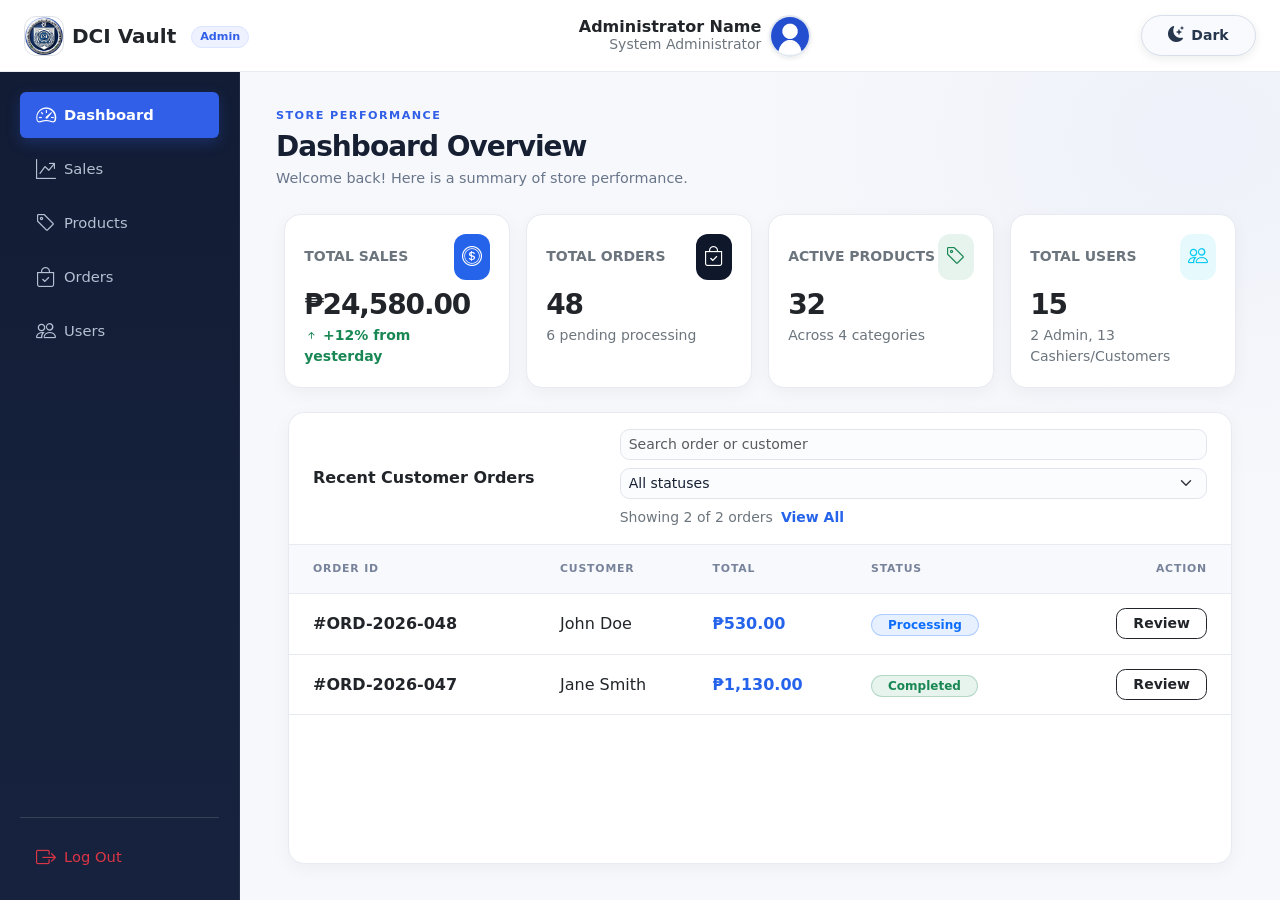
==== commit e95bf55e: "Progress1" ====
--- a/admin-dashboard.html
+++ b/admin-dashboard.html
@@ -12,6 +12,15 @@
 
     <!-- Custom Stylesheet -->
     <link rel="stylesheet" href="style/style.css">
+    <script>
+        (function () {
+            try {
+                var saved = localStorage.getItem('dci-vault-theme');
+                var preferred = window.matchMedia('(prefers-color-scheme: dark)').matches ? 'dark' : 'light';
+                document.documentElement.dataset.theme = saved === 'dark' || saved === 'light' ? saved : preferred;
+            } catch (error) {}
+        })();
+    </script>
 </head>
 
 <!-- Russian Nesting Doll Layout: Locks screen height and prevents double scrollbars -->
@@ -241,6 +250,7 @@
     <!-- Custom JavaScript file -->
     <script src="backend/admin.js?v=vat-inclusive"></script>
     <script src="https://cdn.jsdelivr.net/npm/bootstrap@5.3.3/dist/js/bootstrap.bundle.min.js"></script>
+    <script src="backend/theme.js?v=3"></script>
 </body>
 
 </html>
--- a/style/style.css
+++ b/style/style.css
@@ -1,6 +1,36 @@
 /* ==========================================
    DCI Vault POS - DCI BRANDED THEME
    ========================================== */
+
+:root {
+    color-scheme: light;
+    --page-color: #F1F5F9;
+    --surface-color: #FFFFFF;
+    --raised-color: #FFFFFF;
+    --text-color: #0F172A;
+    --muted-color: #64748B;
+    --border-color: #E2E8F0;
+    --field-color: #FFFFFF;
+    --table-head-color: #F8FAFC;
+}
+
+:root[data-theme="dark"] {
+    color-scheme: dark;
+    --primary-color: #E2E8F0;
+    --secondary-color: #A3B1C6;
+    --tertiary-color: #0B1220;
+    --surface-color: #111B2D;
+    --raised-color: #172338;
+    --text-color: #E2E8F0;
+    --muted-color: #A3B1C6;
+    --border-color: #2B3A52;
+    --field-color: #0F192A;
+    --table-head-color: #1B2940;
+    --contrast-primary: #3B82F6;
+    --contrast-secondary: #60A5FA;
+    --shadow-sm: 0 1px 3px rgba(0, 0, 0, 0.28);
+    --shadow-md: 0 8px 24px rgba(0, 0, 0, 0.35);
+}
 
 :root {
     /* COLOR PALETTE (Matched to DCI Navy & Silver Branding) */
@@ -31,8 +61,100 @@
 /* GENERAL ELEMENTS */
 body {
     font-family: var(--f-stack);
-    background-color: var(--tertiary-color);
-    color: var(--primary-color);
+    background-color: var(--page-color, var(--tertiary-color));
+    color: var(--text-color, var(--primary-color));
+    transition: background-color 0.2s ease, color 0.2s ease;
+}
+
+.theme-toggle {
+    display: inline-flex;
+    align-items: center;
+    justify-content: center;
+    gap: 0.45rem;
+    flex: 0 0 auto;
+    min-height: 2.45rem;
+    padding: 0.45rem 0.75rem;
+    border: 1px solid var(--border-color);
+    border-radius: 999px;
+    background: var(--surface-color);
+    color: var(--text-color);
+    font-size: 0.875rem;
+    font-weight: 600;
+    box-shadow: var(--shadow-sm);
+    transition: var(--transition-base);
+}
+
+.theme-toggle:hover {
+    border-color: var(--contrast-primary);
+    color: var(--contrast-primary);
+    transform: translateY(-1px);
+}
+
+.theme-toggle:focus-visible {
+    outline: 3px solid rgba(59, 130, 246, 0.4);
+    outline-offset: 2px;
+}
+
+.theme-toggle-floating {
+    position: fixed;
+    top: 1rem;
+    right: 1rem;
+    z-index: 1100;
+}
+
+:root[data-theme="dark"] body,
+:root[data-theme="dark"] .bg-light {
+    background-color: var(--page-color) !important;
+    color: var(--text-color);
+}
+
+:root[data-theme="dark"] :is(.bg-white, .card, .modal-content, .dropdown-menu, .list-group-item,
+    .customer-card, .customer-order-summary, .checkout-summary, .productBox, .main-header,
+    .login-form-panel, .login-showcase, .signup-form-panel, .auth-card) {
+    background-color: var(--surface-color) !important;
+    color: var(--text-color);
+}
+
+:root[data-theme="dark"] :is(.text-dark, .text-body, .text-black) {
+    color: var(--text-color) !important;
+}
+
+:root[data-theme="dark"] :is(.text-secondary, .text-muted, .customer-page-intro) {
+    color: var(--muted-color) !important;
+}
+
+:root[data-theme="dark"] :is(.border, .border-top, .border-end, .border-bottom, .border-start,
+    .table, .table th, .table td, .form-control, .form-select, .input-group-text, .modal-header,
+    .modal-footer, hr) {
+    border-color: var(--border-color) !important;
+}
+
+:root[data-theme="dark"] :is(.form-control, .form-select, .input-group-text) {
+    background-color: var(--field-color);
+    color: var(--text-color);
+}
+
+:root[data-theme="dark"] .form-control::placeholder { color: #8493A9; }
+:root[data-theme="dark"] .form-select option { background-color: var(--field-color); color: var(--text-color); }
+:root[data-theme="dark"] .table { --bs-table-color: var(--text-color); --bs-table-bg: var(--surface-color); --bs-table-border-color: var(--border-color); }
+:root[data-theme="dark"] .table-light { --bs-table-color: var(--text-color); --bs-table-bg: var(--table-head-color); --bs-table-border-color: var(--border-color); }
+:root[data-theme="dark"] .table-hover > tbody > tr:hover > * { --bs-table-bg-state: #1B2A42; color: var(--text-color); }
+:root[data-theme="dark"] .btn-outline-dark { color: var(--text-color); border-color: #64748B; }
+:root[data-theme="dark"] .btn-outline-dark:hover { color: #FFFFFF; background-color: #334155; }
+:root[data-theme="dark"] .btn-close { filter: invert(1) grayscale(100%) brightness(200%); }
+:root[data-theme="dark"] .shadow-sm, :root[data-theme="dark"] .shadow { box-shadow: var(--shadow-sm) !important; }
+:root[data-theme="dark"] .customer-nav .nav-link:not(.active) { color: var(--muted-color) !important; }
+:root[data-theme="dark"] .customer-nav .nav-link:not(.active):hover { color: #FFFFFF !important; }
+:root[data-theme="dark"] .customer-filter { background-color: var(--surface-color) !important; }
+:root[data-theme="dark"] #categoryFilter .nav-link:not(.active) { background-color: var(--raised-color); color: var(--muted-color); }
+:root[data-theme="dark"] .admin-sidebar { background-color: #080F1D !important; }
+:root[data-theme="dark"] .auth-page .password-toggle { background-color: var(--raised-color); color: var(--muted-color); }
+:root[data-theme="dark"] .auth-page .password-toggle:hover { background-color: #22314A; color: #93C5FD; }
+:root[data-theme="dark"] .auth-page :is(.form-control, .form-select) { background-color: var(--field-color); color: var(--text-color); }
+
+@media (max-width: 700px) {
+    .theme-toggle { width: 2.45rem; padding-inline: 0; }
+    .theme-toggle span { display: none; }
 }
 
 .center-screen {
@@ -1416,6 +1538,139 @@
     .admin-page .admin-sidebar .nav-link:hover {
         transform: none !important;
     }
+}
+
+/* Final theme layer: placed last so page-specific light styles cannot override it. */
+:root[data-theme="dark"] {
+    --page-color: #0B1220;
+    --surface-color: #111B2D;
+    --raised-color: #172338;
+    --text-color: #E5EDF8;
+    --muted-color: #A3B1C6;
+    --border-color: #2B3A52;
+    --field-color: #0D1728;
+    --table-head-color: #1B2940;
+}
+
+:root[data-theme="dark"] body,
+:root[data-theme="dark"] body.customer-page,
+:root[data-theme="dark"] body.admin-page,
+:root[data-theme="dark"] body.landing-page,
+:root[data-theme="dark"] body.auth-page {
+    color: var(--text-color) !important;
+    background-color: var(--page-color) !important;
+}
+
+:root[data-theme="dark"] .customer-page {
+    --customer-ink: #E5EDF8;
+    --customer-muted: #A3B1C6;
+    --customer-line: #2B3A52;
+    background: var(--page-color) !important;
+}
+
+:root[data-theme="dark"] .admin-page {
+    --admin-ink: #E5EDF8;
+    --admin-muted: #A3B1C6;
+    --admin-line: #2B3A52;
+    background: var(--page-color) !important;
+}
+
+:root[data-theme="dark"] :is(.customer-page .main-control.customer-main, .admin-page .admin-main) {
+    background: radial-gradient(ellipse at 92% 8%, rgba(59, 130, 246, 0.08), transparent 30rem), var(--page-color) !important;
+}
+
+:root[data-theme="dark"] :is(.main-header, .bg-white, .card, .customer-card, .productBox,
+    .customer-order-summary, .modal-content, .dropdown-menu, .list-group-item,
+    .customer-filter, .table-responsive, .login-form-panel, .login-showcase,
+    .signup-form-panel, .auth-card) {
+    color: var(--text-color) !important;
+    background-color: var(--surface-color) !important;
+    border-color: var(--border-color) !important;
+}
+
+:root[data-theme="dark"] :is(.customer-page .customer-main h2, .admin-page .admin-main h2,
+    .customer-page .customer-card h5, .customer-page .customer-profile-card h5,
+    .admin-page .admin-main .card h3, .admin-page .admin-main .card h5) {
+    color: var(--text-color) !important;
+}
+
+:root[data-theme="dark"] :is(.text-dark, .text-body, .text-black, .customer-page .form-label) {
+    color: var(--text-color) !important;
+}
+
+:root[data-theme="dark"] :is(.text-secondary, .text-muted, .customer-page-intro,
+    .customer-page .customer-page-intro, .admin-page .admin-main h2 + p) {
+    color: var(--muted-color) !important;
+}
+
+:root[data-theme="dark"] :is(.customer-page .form-control, .customer-page .form-select,
+    .admin-page .admin-main .form-control, .admin-page .admin-main .form-select,
+    .auth-page .form-control, .auth-page .form-select, .input-group-text) {
+    color: var(--text-color) !important;
+    background-color: var(--field-color) !important;
+    border-color: var(--border-color) !important;
+}
+
+:root[data-theme="dark"] :is(.customer-page .form-control:focus, .customer-page .form-select:focus,
+    .admin-page .admin-main .form-control:focus, .admin-page .admin-main .form-select:focus) {
+    background-color: var(--field-color) !important;
+    border-color: #5B8CFF !important;
+}
+
+:root[data-theme="dark"] :is(.table, .table > :not(caption) > *, .table thead th,
+    .customer-page .table thead th, .admin-page .admin-main .table thead th) {
+    --bs-table-color: var(--text-color);
+    --bs-table-bg: var(--surface-color);
+    --bs-table-border-color: var(--border-color);
+    color: var(--text-color) !important;
+    background-color: var(--surface-color) !important;
+    border-color: var(--border-color) !important;
+}
+
+:root[data-theme="dark"] :is(.table-light, .customer-page .table thead th,
+    .admin-page .admin-main .table thead th) {
+    background-color: var(--table-head-color) !important;
+}
+
+:root[data-theme="dark"] :is(.customer-page .customer-nav .nav-link:not(.active),
+    .customer-page .customer-filter .nav-link:not(.active), .admin-page .admin-sidebar) {
+    color: var(--muted-color) !important;
+}
+
+:root[data-theme="dark"] .admin-page .admin-sidebar {
+    background: linear-gradient(180deg, #080F1D 0%, #111B2D 100%) !important;
+}
+
+:root[data-theme="dark"] .theme-toggle {
+    color: #DCE8F8;
+    background: #1A2940;
+    border-color: #334763;
+}
+
+:root[data-theme="dark"] .theme-toggle:hover {
+    color: #FFFFFF;
+    background: #243653;
+    border-color: #5B8CFF;
+}
+
+.theme-toggle {
+    min-width: 7.2rem;
+    min-height: 2.55rem;
+    padding: 0.45rem 0.8rem;
+    border: 1px solid #D7DFEA;
+    border-radius: 999px;
+    color: #26364D;
+    background: #F8FAFD;
+    box-shadow: 0 3px 10px rgba(15, 23, 42, 0.08);
+    font-weight: 650;
+    transition: color 0.2s ease, background-color 0.2s ease, border-color 0.2s ease, transform 0.2s ease;
+}
+
+.theme-toggle i { font-size: 1rem; }
+.theme-toggle:hover { transform: translateY(-1px); }
+
+@media (max-width: 700px) {
+    .theme-toggle { min-width: 2.55rem; }
 }
 
 .checkout-modal {
@@ -1611,4 +1866,4 @@
     .auth-page .collection-tile:hover {
         transform: none !important;
     }
-}+}
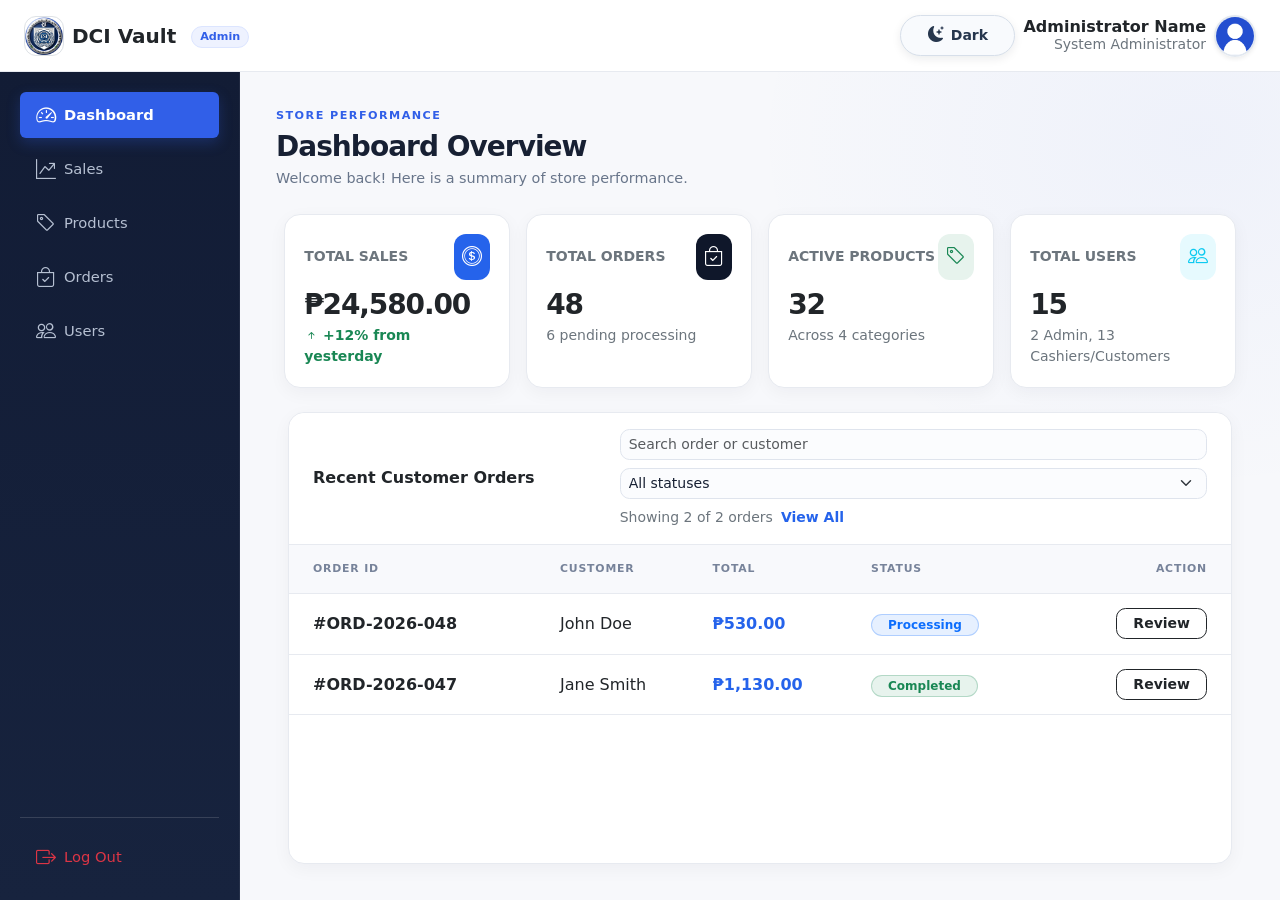
==== commit c804d590: "progress2" ====
--- a/admin-dashboard.html
+++ b/admin-dashboard.html
@@ -11,7 +11,7 @@
     <link rel="stylesheet" href="https://cdn.jsdelivr.net/npm/bootstrap-icons@1.11.3/font/bootstrap-icons.min.css">
 
     <!-- Custom Stylesheet -->
-    <link rel="stylesheet" href="style/style.css">
+    <link rel="stylesheet" href="style/style.css?v=dark-all-3">
     <script>
         (function () {
             try {
@@ -250,7 +250,7 @@
     <!-- Custom JavaScript file -->
     <script src="backend/admin.js?v=vat-inclusive"></script>
     <script src="https://cdn.jsdelivr.net/npm/bootstrap@5.3.3/dist/js/bootstrap.bundle.min.js"></script>
-    <script src="backend/theme.js?v=3"></script>
+    <script src="backend/theme.js?v=6"></script>
 </body>
 
 </html>
--- a/style/style.css
+++ b/style/style.css
@@ -1867,3 +1867,186 @@
         transform: none !important;
     }
 }
+
+/* Active theme overrides must stay after all page styles above. */
+:root[data-theme="dark"] {
+    color-scheme: dark;
+    --page-color: #0B1220;
+    --surface-color: #111B2D;
+    --raised-color: #172338;
+    --text-color: #E5EDF8;
+    --muted-color: #A3B1C6;
+    --border-color: #2B3A52;
+    --field-color: #0D1728;
+    --table-head-color: #1B2940;
+    --customer-ink: #E5EDF8;
+    --customer-muted: #A3B1C6;
+    --customer-line: #2B3A52;
+    --admin-ink: #E5EDF8;
+    --admin-muted: #A3B1C6;
+    --admin-line: #2B3A52;
+}
+
+:root[data-theme="dark"] body,
+:root[data-theme="dark"] body.customer-page,
+:root[data-theme="dark"] body.admin-page,
+:root[data-theme="dark"] body.landing-page,
+:root[data-theme="dark"] body.auth-page,
+:root[data-theme="dark"] .customer-page,
+:root[data-theme="dark"] .admin-page {
+    color: var(--text-color) !important;
+    background: var(--page-color) !important;
+}
+
+:root[data-theme="dark"] .customer-page .main-control.customer-main,
+:root[data-theme="dark"] .admin-page .admin-main {
+    color: var(--text-color) !important;
+    background: radial-gradient(ellipse at 92% 8%, rgba(59, 130, 246, 0.08), transparent 30rem), var(--page-color) !important;
+}
+
+:root[data-theme="dark"] .customer-page :is(.main-header, .customer-card, .customer-order-summary, .productBox, .customer-filter, .modal-content, .checkout-summary),
+:root[data-theme="dark"] .admin-page :is(.main-header, .card, .modal-content),
+:root[data-theme="dark"] :is(.bg-white, .dropdown-menu, .list-group-item, .login-form-panel, .login-showcase, .signup-form-panel, .auth-card) {
+    color: var(--text-color) !important;
+    background-color: var(--surface-color) !important;
+    border-color: var(--border-color) !important;
+}
+
+:root[data-theme="dark"] :is(.text-dark, .text-body, .text-black),
+:root[data-theme="dark"] .customer-page .form-label,
+:root[data-theme="dark"] .customer-page .customer-main h2,
+:root[data-theme="dark"] .admin-page .admin-main h2 {
+    color: var(--text-color) !important;
+}
+
+:root[data-theme="dark"] :is(.text-secondary, .text-muted, .customer-page-intro) {
+    color: var(--muted-color) !important;
+}
+
+:root[data-theme="dark"] .customer-page :is(.form-control, .form-select),
+:root[data-theme="dark"] .admin-page .admin-main :is(.form-control, .form-select),
+:root[data-theme="dark"] .auth-page :is(.form-control, .form-select),
+:root[data-theme="dark"] .input-group-text {
+    color: var(--text-color) !important;
+    background-color: var(--field-color) !important;
+    border-color: var(--border-color) !important;
+}
+
+:root[data-theme="dark"] .customer-page :is(.table, .table thead th),
+:root[data-theme="dark"] .admin-page .admin-main :is(.table, .table thead th) {
+    --bs-table-color: var(--text-color);
+    --bs-table-bg: var(--surface-color);
+    --bs-table-border-color: var(--border-color);
+    color: var(--text-color) !important;
+    background-color: var(--surface-color) !important;
+    border-color: var(--border-color) !important;
+}
+
+:root[data-theme="dark"] .customer-page .table thead th,
+:root[data-theme="dark"] .admin-page .admin-main .table thead th {
+    background-color: var(--table-head-color) !important;
+}
+
+:root[data-theme="dark"] .theme-toggle {
+    color: #E5EDF8 !important;
+    background: #1A2940 !important;
+    border-color: #405573 !important;
+}
+
+:root[data-theme="dark"] .theme-toggle:hover {
+    background: #263A58 !important;
+    border-color: #78A0FF !important;
+}
+
+/* Dark mode covers every existing page region without changing page markup. */
+:root[data-theme="dark"] body,
+:root[data-theme="dark"] body.bg-light,
+:root[data-theme="dark"] body.customer-page,
+:root[data-theme="dark"] body.admin-page,
+:root[data-theme="dark"] body.landing-page,
+:root[data-theme="dark"] body.auth-page {
+    color: #E5EDF8 !important;
+    background: #0B1220 !important;
+}
+
+:root[data-theme="dark"] body :is(header, main, nav, aside, footer, .main-control,
+    .customer-main, .admin-main, .main-header, .main-navigation, .admin-sidebar,
+    .card, .customer-card, .customer-order-summary, .productBox, .landing-product-card,
+    .modal-content, .modal-header, .modal-body, .modal-footer, .dropdown-menu,
+    .list-group-item, .table-responsive, .customer-filter, .landing-category-filter,
+    .login-form-panel, .login-showcase, .signup-form-panel, .auth-card, .checkout-summary,
+    .bg-white, .bg-light, .bg-body, .bg-body-tertiary) {
+    color: #E5EDF8 !important;
+    background-color: #111B2D !important;
+    border-color: #2B3A52 !important;
+}
+
+:root[data-theme="dark"] body :is(h1, h2, h3, h4, h5, h6, p, span, label, small, strong,
+    th, td, li, a, button, .text-dark, .text-body, .text-black, .text-secondary, .text-muted) {
+    color: #E5EDF8 !important;
+}
+
+:root[data-theme="dark"] body :is(.form-control, .form-select, .input-group-text, textarea) {
+    color: #E5EDF8 !important;
+    background-color: #0D1728 !important;
+    border-color: #34445D !important;
+}
+
+:root[data-theme="dark"] body :is(.table, .table > :not(caption) > *, .table thead th,
+    .table tbody tr, .table tbody td) {
+    --bs-table-color: #E5EDF8;
+    --bs-table-bg: #111B2D;
+    --bs-table-border-color: #2B3A52;
+    color: #E5EDF8 !important;
+    background-color: #111B2D !important;
+    border-color: #2B3A52 !important;
+}
+
+:root[data-theme="dark"] body :is(.customer-page section[aria-label="Welcome"], .landing-hero) {
+    background: linear-gradient(120deg, #101827, #172554) !important;
+}
+
+:root[data-theme="dark"] body :is(.btn-warning, .bg-warning, .text-warning-emphasis) {
+    color: #172033 !important;
+}
+
+/* Keep selected customer controls consistent with the Products navigation button. */
+.customer-page :is(.customer-filter .nav-link.active, #categoryFilter .nav-link.active, [data-theme-choice][aria-pressed="true"]) {
+    color: #FFFFFF !important;
+    background: #315FE8 !important;
+    border-color: #315FE8 !important;
+    box-shadow: 0 4px 12px rgba(49, 95, 232, 0.24);
+}
+
+.customer-page :is(.customer-filter .nav-link:hover, #categoryFilter .nav-link:hover, [data-theme-choice]:hover) {
+    color: #FFFFFF !important;
+    background: #315FE8 !important;
+    border-color: #315FE8 !important;
+}
+
+.customer-page :is(.customer-filter .nav-link:focus-visible, #categoryFilter .nav-link:focus-visible, [data-theme-choice]:focus-visible) {
+    outline: 3px solid rgba(49, 95, 232, 0.4);
+    outline-offset: 2px;
+}
+
+.appearance-settings-icon {
+    display: grid;
+    width: 2.5rem;
+    height: 2.5rem;
+    flex: 0 0 auto;
+    place-items: center;
+    border-radius: 0.75rem;
+    color: #315fe8;
+    background: #eef3ff;
+    font-size: 1.1rem;
+}
+
+:root[data-theme="dark"] .appearance-settings-icon {
+    color: #AFC5FF;
+    background: #243653;
+}
+
+.appearance-settings-card [data-theme-choice] {
+    min-height: 2.65rem;
+    font-weight: 600;
+}
